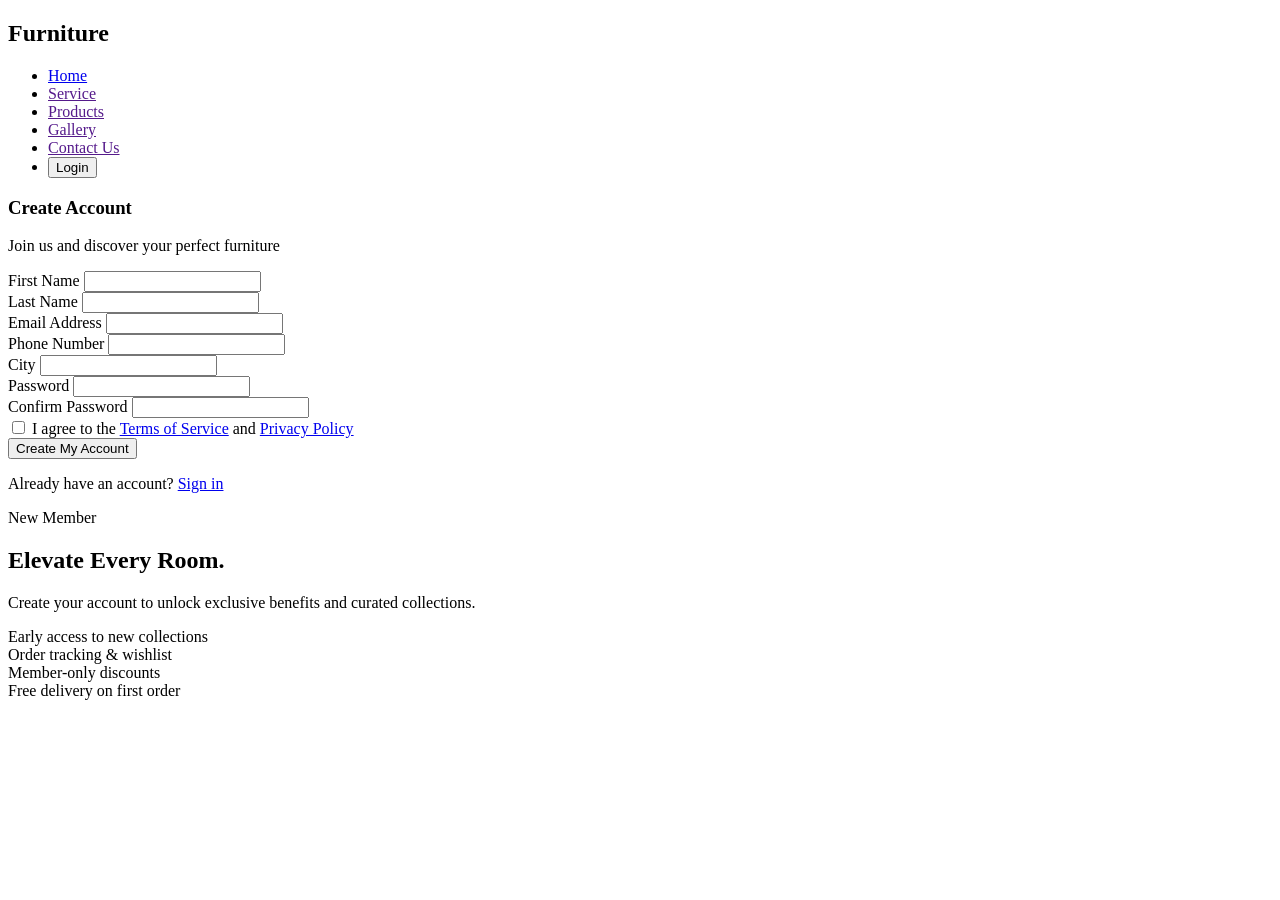
==== Day-3/Registration.html @ 7f1f6838 "Create Registration.html" ====
<!DOCTYPE html>
<html lang="en">
<head>
    <meta charset="UTF-8">
    <meta name="viewport" content="width=device-width, initial-scale=1.0">
    <title>Register – Furniture</title>
    <link rel="stylesheet" href="Registration.css">
    
</head>
<body>

    <div class="container">
        <nav class="navbar">
            <h1>Furniture</h1>
            <div class="nav-links">
                <ul>
                    <li><a href="index.html">Home</a></li>
                    <li><a href="">Service</a></li>
                    <li><a href="">Products</a></li>
                    <li><a href="">Gallery</a></li>
                    <li><a href="">Contact Us</a></li>
                    <li><a href="login.html"><button class="nav-btn">Login</button></a></li>
                </ul>
            </div>
        </nav>
    </div>

    <div class="auth-wrapper">
        <div class="auth-card">

            <!-- Left: Registration Form -->
            <div class="auth-form-wrap">
                <h3>Create Account</h3>
                <p class="subtitle">Join us and discover your perfect furniture</p>

                <form action="#" method="post">
                    <div class="form-grid">

                        <div class="field-group">
                            <label for="fname">First Name</label>
                            <input type="text" id="fname" name="fname" required>
                        </div>

                        <div class="field-group">
                            <label for="lname">Last Name</label>
                            <input type="text" id="lname" name="lname" required>
                        </div>

                        <div class="field-group full">
                            <label for="email">Email Address</label>
                            <input type="email" id="email" name="email" required>
                        </div>

                        <div class="field-group">
                            <label for="phone">Phone Number</label>
                            <input type="tel" id="phone" name="phone" required>
                        </div>

                        <div class="field-group">
                            <label for="city">City</label>
                            <input type="text" id="city" name="city">
                        </div>

                        <div class="field-group full">
                            <label for="password">Password</label>
                            <input type="password" id="password" name="password" minlength="8" required>
                        </div>

                        <div class="field-group full">
                            <label for="confirm">Confirm Password</label>
                            <input type="password" id="confirm" name="confirm" minlength="8" required>
                        </div>

                        <div class="terms-row">
                            <input type="checkbox" id="terms" name="terms" required>
                            <span>I agree to the <a href="#">Terms of Service</a> and <a href="#">Privacy Policy</a></span>
                        </div>

                        <input type="submit" value="Create My Account" class="btn-primary">

                        <p class="bottom-link">Already have an account? <a href="login.html">Sign in</a></p>

                    </div>
                </form>
            </div>

            <!-- Right: Decorative Panel -->
            <div class="auth-panel">
                <span class="panel-badge">New Member</span>
                <h2>Elevate Every Room.</h2>
                <div class="panel-divider"></div>
                <p>Create your account to unlock exclusive benefits and curated collections.</p>
                <div class="perks">
                    <div class="perk-item"><div class="perk-dot"></div>Early access to new collections</div>
                    <div class="perk-item"><div class="perk-dot"></div>Order tracking &amp; wishlist</div>
                    <div class="perk-item"><div class="perk-dot"></div>Member-only discounts</div>
                    <div class="perk-item"><div class="perk-dot"></div>Free delivery on first order</div>
                </div>
            </div>

        </div>
    </div>

</body>
</html>
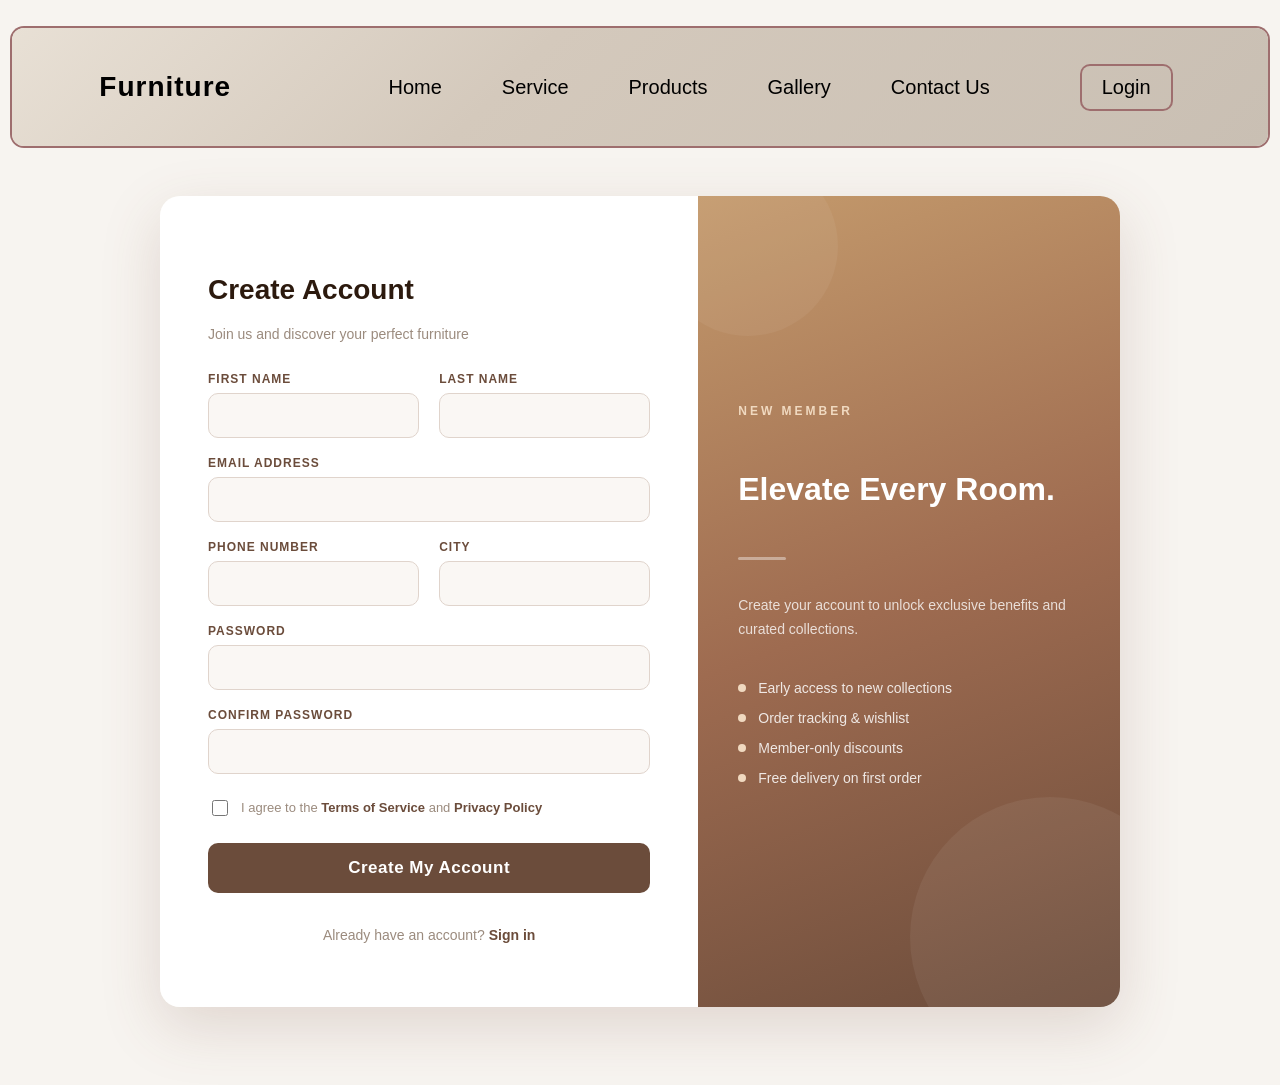
==== commit 60077b70: "Add files via upload" ====
--- a/Day-3/Registration.html
+++ b/Day-3/Registration.html
@@ -102,4 +102,4 @@
     </div>
 
 </body>
-</html>
+</html>
--- a/Day-3/Registration.css
+++ b/Day-3/Registration.css
@@ -0,0 +1,152 @@
+body {
+        min-height: 100vh;
+        background: #f7f4f0;
+        display: flex;
+        flex-direction: column;
+        font-family: 'Gill Sans', 'Gill Sans MT', Calibri, 'Trebuchet MS', sans-serif;
+    }
+
+        /* navbar */
+        .container { display: flex; align-items: center; justify-content: center; }
+        .navbar {
+            display: flex; align-items: center; justify-content: space-evenly;
+            background: linear-gradient(135deg, #e8e0d5 0%, #d4c9bc 40%, #c9bfb3 100%);
+            margin-top: 20px; padding: 20px; width: 95vw;
+            border-radius: 12px; box-shadow: 0px 0px 0.5px 2px rgb(158,110,110);
+        }
+        .navbar h1 { cursor: pointer; font-size: 28px; letter-spacing: 1px; }
+        .navbar ul {
+            display: flex; align-items: center; gap: 40px;
+            font-weight: 600; padding-left: 80px; list-style: none;
+        }
+        .navbar ul li a {
+            padding: 4px 10px; border-radius: 8px; font-size: 20px;
+            font-weight: 520; text-decoration: none; color: black;
+        }
+        .navbar ul li a:hover { background: rgba(158,110,110,0.15); }
+        .nav-btn {
+            padding: 10px 20px; background: transparent;
+            border-radius: 8px; box-shadow: 0px 0px 0.5px 2px rgb(158,110,110);
+            border: none; margin-left: 2rem; font-weight: 520;
+            font-size: 20px; cursor: pointer; font-family: inherit;
+        }
+        .nav-btn:hover { background: rgba(158,110,110,0.15); }
+
+        /* page layout */
+        .auth-wrapper {
+            flex: 1; display: flex; align-items: center;
+            justify-content: center; padding: 50px 20px 70px;
+        }
+        .auth-card {
+            display: flex; width: min(960px, 95vw);
+            border-radius: 20px; overflow: hidden;
+            box-shadow: 0 20px 60px rgba(120,80,60,0.18);
+        }
+
+        /* left form panel */
+        .auth-form-wrap {
+            flex: 1.1; background: #fff; padding: 50px 48px;
+            display: flex; flex-direction: column; justify-content: center;
+        }
+        .auth-form-wrap h3 { font-size: 28px; margin-bottom: 6px; color: #2c1a0e; }
+        .subtitle { font-size: 14px; color: #9b8b7e; margin-bottom: 30px; }
+
+        /* two-column grid */
+        .form-grid {
+            display: grid;
+            grid-template-columns: 1fr 1fr;
+            column-gap: 20px;
+        }
+        .field-group { margin-bottom: 18px; }
+        .field-group.full { grid-column: 1 / -1; }
+
+        .field-group label {
+            display: block; font-size: 12px; font-weight: 700;
+            letter-spacing: 1px; text-transform: uppercase;
+            color: #6b4c3b; margin-bottom: 7px;
+        }
+        .field-group input,
+        .field-group select {
+            width: 100%; padding: 13px 16px; font-size: 15px; font-family: inherit;
+            color: #2c1a0e; background: #faf7f4; border: 1.5px solid #e0d4cc;
+            border-radius: 10px; outline: none; box-sizing: border-box;
+            transition: border-color 0.2s, box-shadow 0.2s; appearance: none;
+        }
+        .field-group input:focus,
+        .field-group select:focus {
+            border-color: #9e6b50; box-shadow: 0 0 0 3px rgba(158,107,80,0.12); background: #fff;
+        }
+        .field-group input::placeholder { color: #c0b0a5; }
+
+        /* terms checkbox row */
+        .terms-row {
+            display: flex; align-items: flex-start;
+            gap: 10px; margin-bottom: 24px; margin-top: 6px;
+            grid-column: 1 / -1;
+        }
+        .terms-row input[type="checkbox"] {
+            width: 16px; height: 16px; margin-top: 2px;
+            accent-color: #6b4c3b; flex-shrink: 0; cursor: pointer;
+        }
+        .terms-row span {
+            font-size: 13px; color: #9b8b7e; line-height: 1.6;
+        }
+        .terms-row span a {
+            color: #6b4c3b; font-weight: 600; text-decoration: none;
+        }
+        .terms-row span a:hover { text-decoration: underline; }
+
+        input[type="submit"].btn-primary {
+            width: 100%; padding: 15px; background: #6b4c3b; color: #fff;
+            border: none; border-radius: 10px; font-size: 17px; font-weight: 700;
+            font-family: inherit; letter-spacing: 0.5px; cursor: pointer;
+            transition: background 0.25s; margin-bottom: 20px;
+            grid-column: 1 / -1; display: block;
+        }
+        input[type="submit"].btn-primary:hover { background: #9e6b50; }
+        input[type="submit"].btn-primary:active { filter: brightness(0.92); }
+
+        .bottom-link {
+            text-align: center; font-size: 14px; color: #9b8b7e;
+            grid-column: 1 / -1;
+        }
+        .bottom-link a { color: #6b4c3b; font-weight: 700; text-decoration: none; }
+        .bottom-link a:hover { text-decoration: underline; }
+
+        /* right decorative panel */
+        .auth-panel {
+            flex: 0.85;
+            background: linear-gradient(160deg, #c49a6c 0%, #9e6b50 50%, #6b4c3b 100%);
+            padding: 60px 40px; display: flex; flex-direction: column;
+            justify-content: center; position: relative; overflow: hidden;
+        }
+        .auth-panel::before {
+            content: ''; position: absolute; width: 280px; height: 280px;
+            border-radius: 50%; background: rgba(255,255,255,0.06);
+            bottom: -70px; right: -70px;
+        }
+        .auth-panel::after {
+            content: ''; position: absolute; width: 180px; height: 180px;
+            border-radius: 50%; background: rgba(255,255,255,0.05);
+            top: -40px; left: -40px;
+        }
+        .panel-badge {
+            font-size: 12px; font-weight: 700; letter-spacing: 3px;
+            text-transform: uppercase; color: #f0d9c0; margin-bottom: 24px; display: block;
+        }
+        .auth-panel h2 { font-size: 32px; color: #fff; line-height: 1.3; }
+        .panel-divider {
+            width: 48px; height: 3px; background: rgba(255,255,255,0.4);
+            border-radius: 2px; margin: 20px 0;
+        }
+        .auth-panel p { color: rgba(255,255,255,0.78); font-size: 14px; line-height: 1.7; }
+
+        .perks { margin-top: 24px; }
+        .perk-item {
+            display: flex; align-items: center; gap: 12px;
+            color: rgba(255,255,255,0.85); font-size: 14px; margin-bottom: 14px;
+        }
+        .perk-dot {
+            width: 8px; height: 8px; border-radius: 50%;
+            background: #f0d9c0; flex-shrink: 0;
+        }
